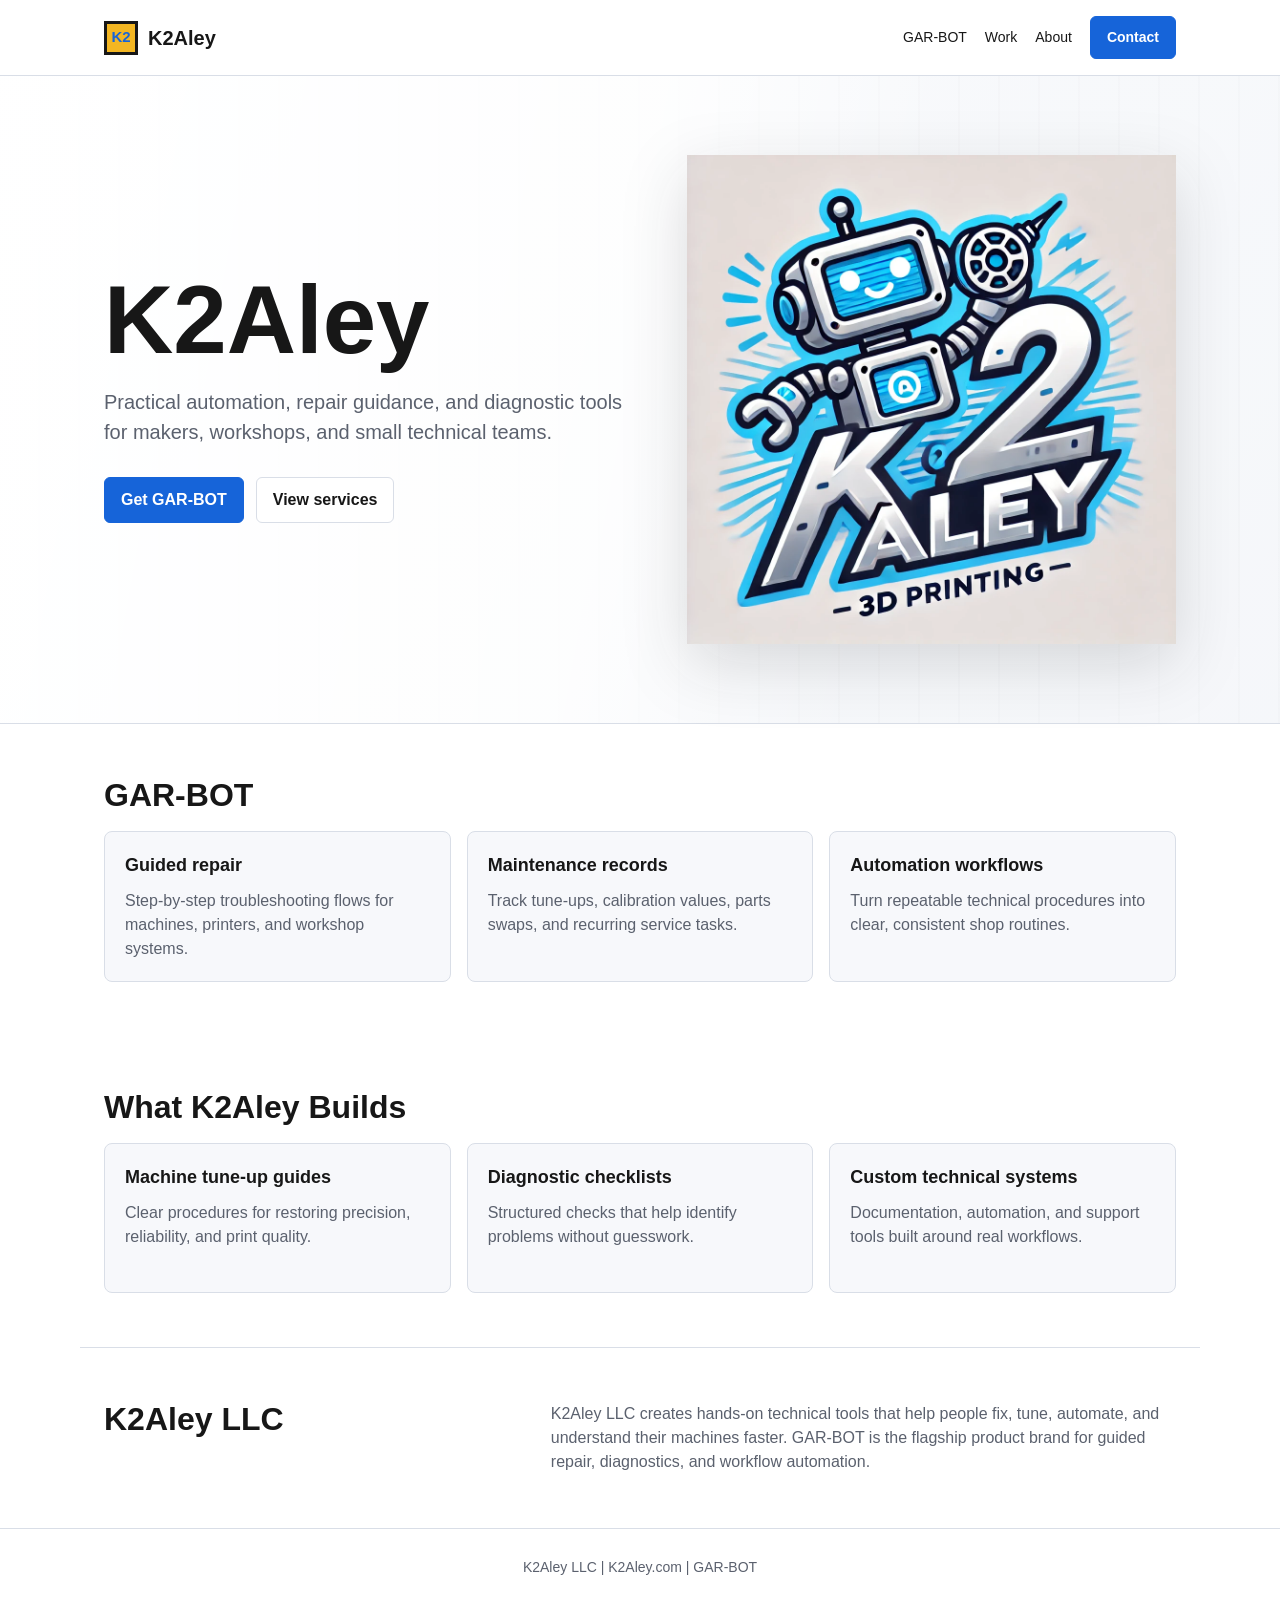
==== index.html @ ebe03e39 "Add files via upload" ====
<!doctype html>
<html lang="en">
<head>
  <meta charset="utf-8">
  <meta name="viewport" content="width=device-width, initial-scale=1">
  <title>K2Aley | GAR-BOT</title>
  <style>
    :root {
      color-scheme: light;
      --ink: #171717;
      --muted: #5b616e;
      --line: #d9dee7;
      --panel: #f7f8fb;
      --blue: #1664d9;
      --yellow: #f3b622;
      --green: #1c7c54;
      --white: #ffffff;
    }

    * {
      box-sizing: border-box;
    }

    body {
      margin: 0;
      font-family: Arial, Helvetica, sans-serif;
      color: var(--ink);
      background: var(--white);
      line-height: 1.5;
    }

    header {
      border-bottom: 1px solid var(--line);
      background: rgba(255, 255, 255, 0.94);
      position: sticky;
      top: 0;
      z-index: 10;
    }

    nav {
      max-width: 1120px;
      margin: 0 auto;
      padding: 16px 24px;
      display: flex;
      align-items: center;
      justify-content: space-between;
      gap: 20px;
    }

    .brand {
      display: flex;
      align-items: center;
      gap: 10px;
      font-weight: 800;
      letter-spacing: 0;
      font-size: 20px;
    }

    .mark {
      width: 34px;
      height: 34px;
      border: 3px solid var(--ink);
      display: grid;
      place-items: center;
      font-size: 15px;
      color: var(--blue);
      background: var(--yellow);
      font-weight: 900;
    }

    .hero-logo {
      width: min(100%, 540px);
      height: auto;
      display: block;
      filter: drop-shadow(0 20px 32px rgba(23, 23, 23, 0.14));
    }

    .navlinks {
      display: flex;
      gap: 18px;
      align-items: center;
      font-size: 14px;
    }

    a {
      color: inherit;
      text-decoration: none;
    }

    .button {
      display: inline-flex;
      align-items: center;
      justify-content: center;
      min-height: 42px;
      padding: 10px 16px;
      border-radius: 6px;
      background: var(--blue);
      color: white;
      font-weight: 700;
      border: 1px solid var(--blue);
    }

    main {
      overflow: hidden;
    }

    .hero {
      min-height: 72vh;
      display: grid;
      align-items: center;
      border-bottom: 1px solid var(--line);
      background:
        linear-gradient(100deg, rgba(255,255,255,0.98) 0%, rgba(255,255,255,0.9) 48%, rgba(255,255,255,0.55) 68%),
        repeating-linear-gradient(90deg, transparent 0, transparent 38px, rgba(23,23,23,0.06) 39px, transparent 40px),
        linear-gradient(135deg, #f4f7fb 0%, #e9edf4 100%);
    }

    .hero-inner {
      max-width: 1120px;
      width: 100%;
      margin: 0 auto;
      padding: 72px 24px;
      display: grid;
      grid-template-columns: minmax(0, 1.05fr) minmax(300px, 0.95fr);
      gap: 42px;
      align-items: center;
    }

    h1 {
      margin: 0;
      font-size: clamp(52px, 8vw, 96px);
      line-height: 0.92;
      letter-spacing: 0;
    }

    .hero p {
      max-width: 620px;
      font-size: 20px;
      color: var(--muted);
      margin: 22px 0 0;
    }

    .actions {
      display: flex;
      gap: 12px;
      flex-wrap: wrap;
      margin-top: 30px;
    }

    .button.secondary {
      background: white;
      color: var(--ink);
      border-color: var(--line);
    }

    .bot-panel {
      border: 1px solid var(--line);
      background: white;
      border-radius: 8px;
      padding: 24px;
      box-shadow: 0 20px 50px rgba(23, 23, 23, 0.08);
    }

    .bot-head {
      border: 3px solid var(--ink);
      min-height: 220px;
      border-radius: 8px;
      padding: 22px;
      display: grid;
      align-content: space-between;
      background:
        linear-gradient(90deg, var(--yellow) 0 18px, transparent 18px),
        linear-gradient(180deg, #ffffff 0%, #eef3f8 100%);
    }

    .eyes {
      display: flex;
      gap: 16px;
      margin-left: 30px;
    }

    .eye {
      width: 44px;
      height: 44px;
      border-radius: 50%;
      background: var(--blue);
      border: 3px solid var(--ink);
    }

    .readout {
      border-top: 3px solid var(--ink);
      padding-top: 16px;
      font-family: "Courier New", monospace;
      font-weight: 700;
      color: var(--green);
    }

    section {
      max-width: 1120px;
      margin: 0 auto;
      padding: 54px 24px;
    }

    h2 {
      margin: 0 0 18px;
      font-size: 32px;
      line-height: 1.1;
      letter-spacing: 0;
    }

    .grid {
      display: grid;
      grid-template-columns: repeat(3, minmax(0, 1fr));
      gap: 16px;
    }

    .card {
      border: 1px solid var(--line);
      border-radius: 8px;
      padding: 20px;
      background: var(--panel);
      min-height: 150px;
    }

    .card h3 {
      margin: 0 0 10px;
      font-size: 18px;
    }

    .card p,
    .about p {
      margin: 0;
      color: var(--muted);
    }

    .about {
      display: grid;
      grid-template-columns: 0.8fr 1.2fr;
      gap: 30px;
      border-top: 1px solid var(--line);
    }

    footer {
      border-top: 1px solid var(--line);
      padding: 28px 24px;
      color: var(--muted);
      text-align: center;
      font-size: 14px;
    }

    @media (max-width: 760px) {
      .navlinks {
        display: none;
      }

      .hero-inner,
      .about {
        grid-template-columns: 1fr;
      }

      .hero {
        min-height: auto;
      }

      .hero-inner {
        padding-top: 46px;
      }

      .grid {
        grid-template-columns: 1fr;
      }

      h1 {
        font-size: 54px;
      }
    }
  </style>
</head>
<body>
  <header>
    <nav aria-label="Main navigation">
      <a class="brand" href="#">
        <span class="mark">K2</span>
        <span>K2Aley</span>
      </a>
      <div class="navlinks">
        <a href="GAR-BOT/">GAR-BOT</a>
        <a href="#work">Work</a>
        <a href="#about">About</a>
        <a class="button" href="mailto:hello@k2aley.com">Contact</a>
      </div>
    </nav>
  </header>

  <main>
    <div class="hero">
      <div class="hero-inner">
        <div>
          <h1>K2Aley</h1>
          <p>Practical automation, repair guidance, and diagnostic tools for makers, workshops, and small technical teams.</p>
          <div class="actions">
            <a class="button" href="GAR-BOT/">Get GAR-BOT</a>
            <a class="button secondary" href="#work">View services</a>
          </div>
        </div>
        <img class="hero-logo" src="k2aley-logo.png" alt="K2Aley 3D Printing robot logo">
      </div>
    </div>

    <section id="gar-bot">
      <h2>GAR-BOT</h2>
      <div class="grid">
        <article class="card">
          <h3>Guided repair</h3>
          <p>Step-by-step troubleshooting flows for machines, printers, and workshop systems.</p>
        </article>
        <article class="card">
          <h3>Maintenance records</h3>
          <p>Track tune-ups, calibration values, parts swaps, and recurring service tasks.</p>
        </article>
        <article class="card">
          <h3>Automation workflows</h3>
          <p>Turn repeatable technical procedures into clear, consistent shop routines.</p>
        </article>
      </div>
    </section>

    <section id="work">
      <h2>What K2Aley Builds</h2>
      <div class="grid">
        <article class="card">
          <h3>Machine tune-up guides</h3>
          <p>Clear procedures for restoring precision, reliability, and print quality.</p>
        </article>
        <article class="card">
          <h3>Diagnostic checklists</h3>
          <p>Structured checks that help identify problems without guesswork.</p>
        </article>
        <article class="card">
          <h3>Custom technical systems</h3>
          <p>Documentation, automation, and support tools built around real workflows.</p>
        </article>
      </div>
    </section>

    <section id="about" class="about">
      <div>
        <h2>K2Aley LLC</h2>
      </div>
      <p>K2Aley LLC creates hands-on technical tools that help people fix, tune, automate, and understand their machines faster. GAR-BOT is the flagship product brand for guided repair, diagnostics, and workflow automation.</p>
    </section>
  </main>

  <footer>
    K2Aley LLC | K2Aley.com | GAR-BOT
  </footer>
</body>
</html>
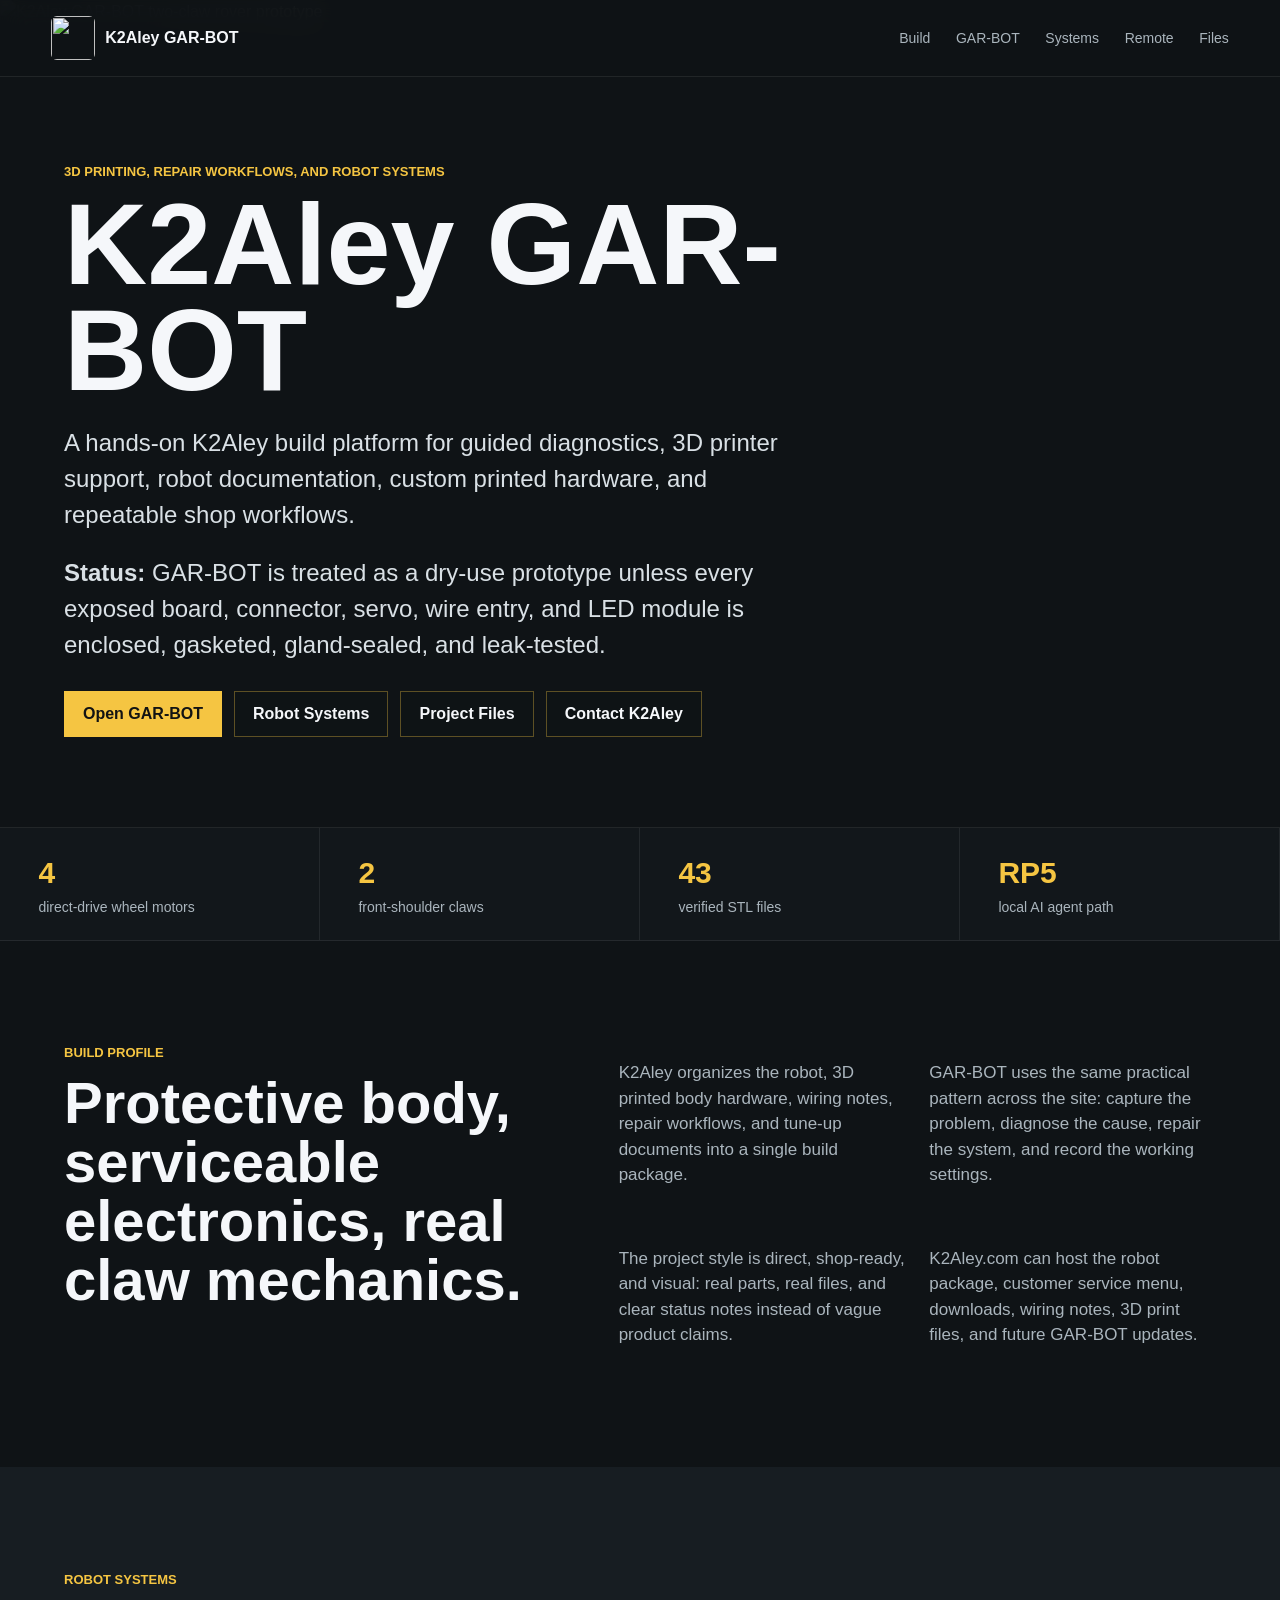
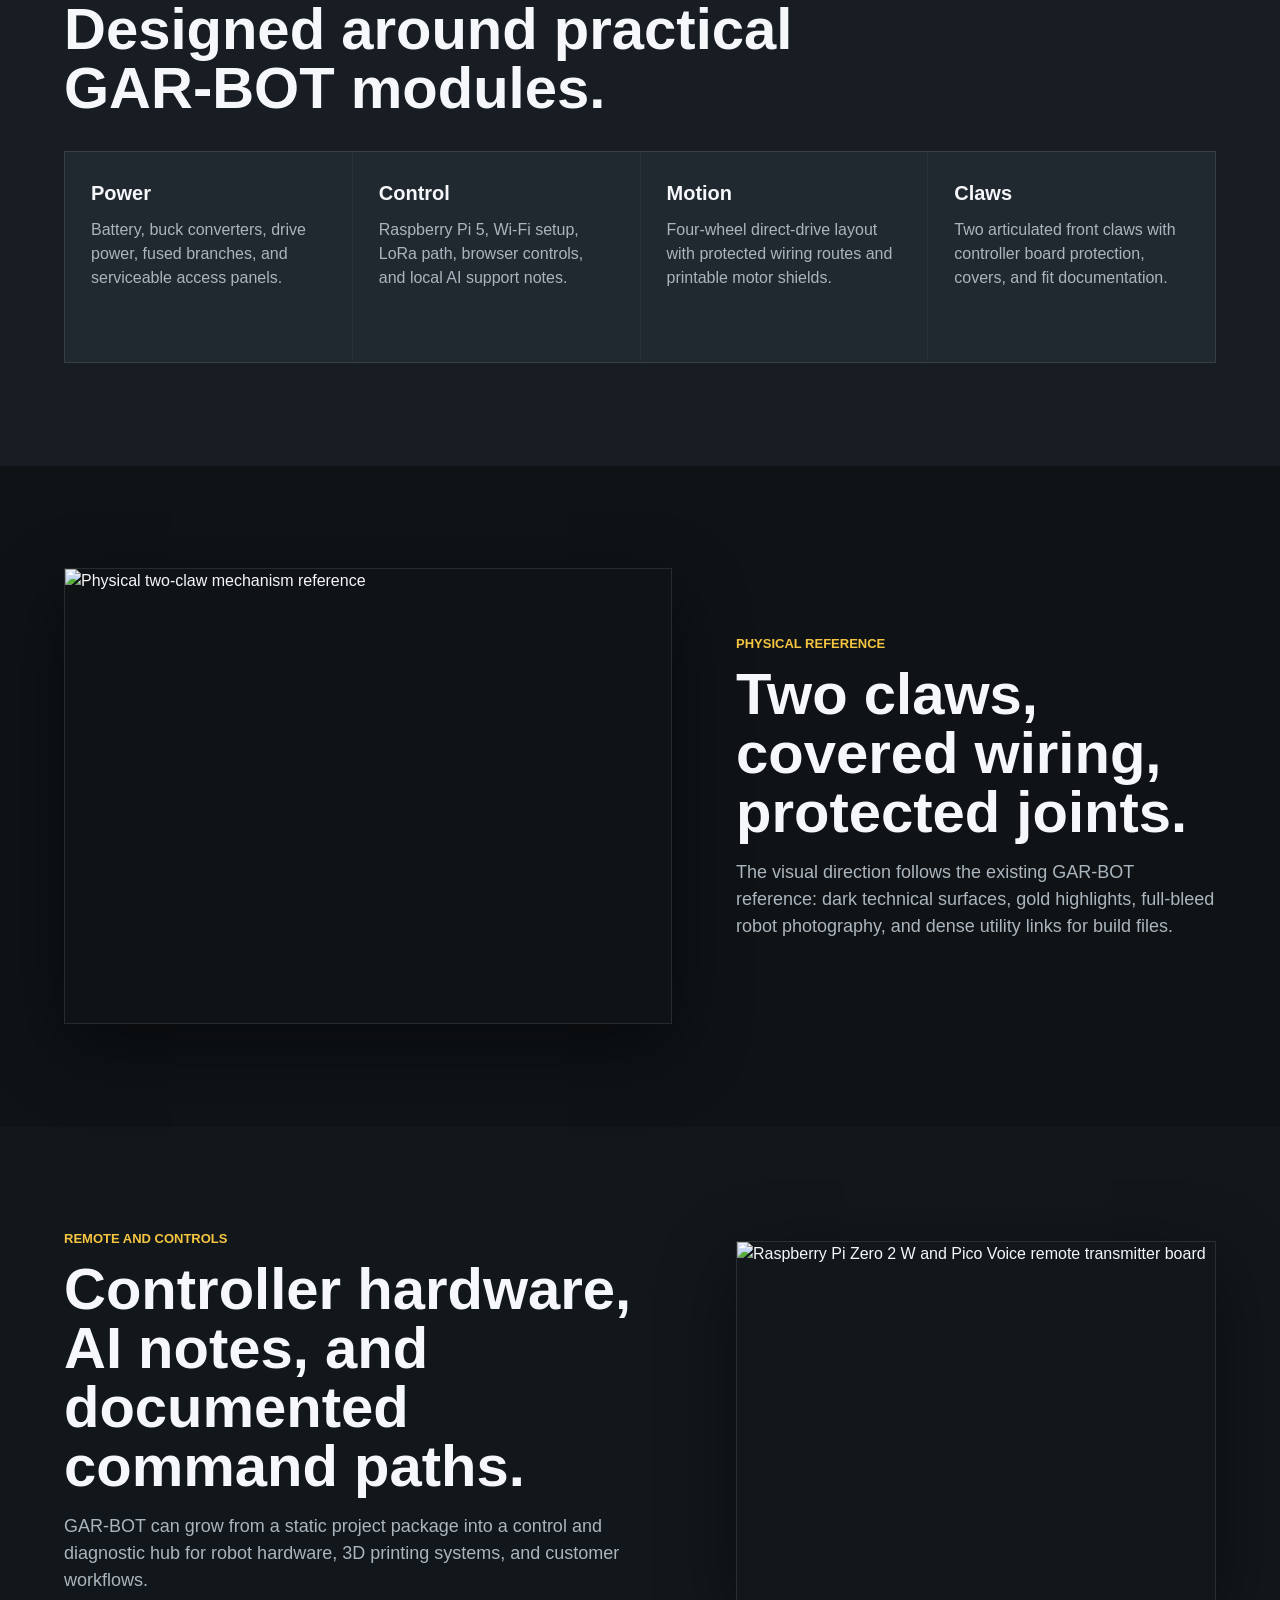
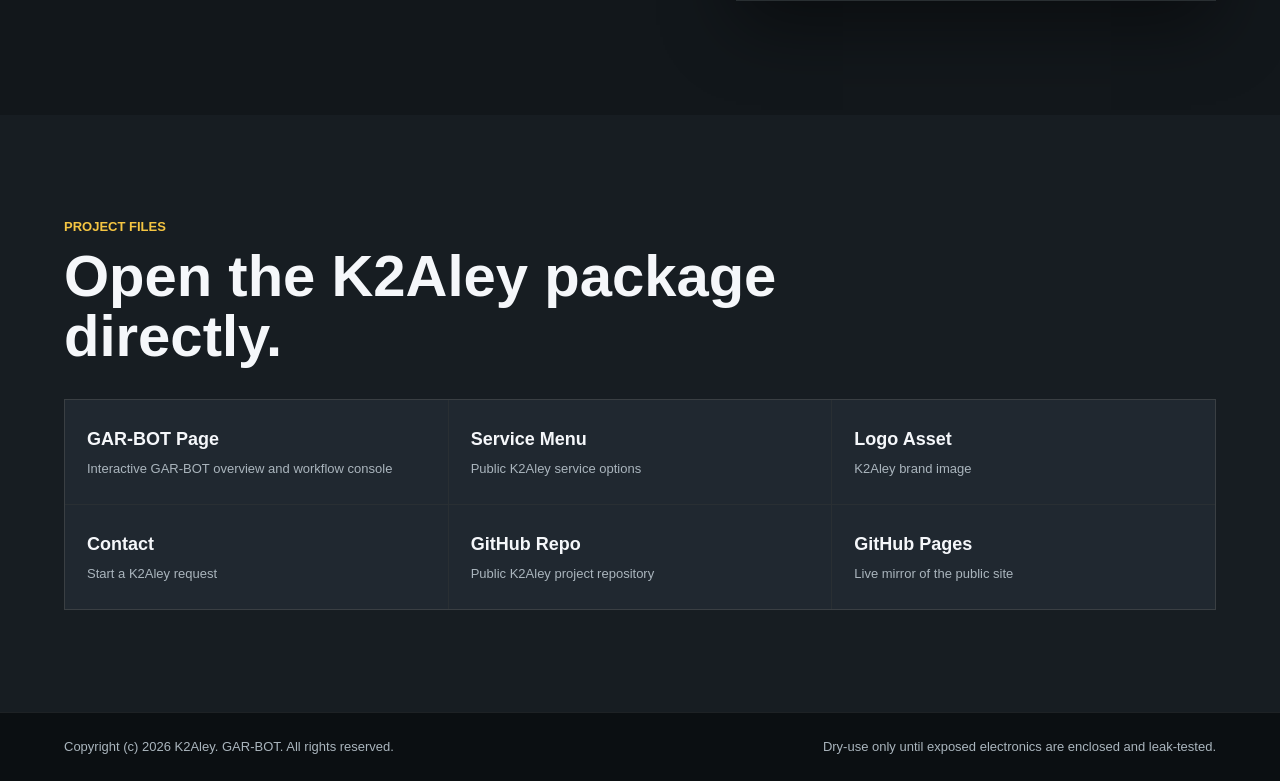
==== commit 77aa03bb: "Add files via upload" ====
--- a/index.html
+++ b/index.html
@@ -1,358 +1,154 @@
 <!doctype html>
 <html lang="en">
-<head>
-  <meta charset="utf-8">
-  <meta name="viewport" content="width=device-width, initial-scale=1">
-  <title>K2Aley | GAR-BOT</title>
-  <style>
-    :root {
-      color-scheme: light;
-      --ink: #171717;
-      --muted: #5b616e;
-      --line: #d9dee7;
-      --panel: #f7f8fb;
-      --blue: #1664d9;
-      --yellow: #f3b622;
-      --green: #1c7c54;
-      --white: #ffffff;
-    }
+  <head>
+    <meta charset="utf-8">
+    <meta name="viewport" content="width=device-width, initial-scale=1">
+    <meta name="description" content="K2Aley GAR-BOT: a practical 3D printing, repair, automation, and robot build platform from K2Aley LLC.">
+    <link rel="canonical" href="https://K2Aley.com/">
+    <title>K2Aley GAR-BOT</title>
+    <link rel="icon" type="image/png" href="assets/logoK2Aley.png">
+    <link rel="apple-touch-icon" href="assets/logoK2Aley.png">
+    <link rel="stylesheet" href="styles.css">
+  </head>
+  <body>
+    <header class="site-header">
+      <a class="brand" href="#top" aria-label="K2Aley GAR-BOT home">
+        <img class="brand-logo" src="assets/logoK2Aley.png" alt="">
+        <span>K2Aley GAR-BOT</span>
+      </a>
+      <nav aria-label="Primary navigation">
+        <a href="#build">Build</a>
+        <a href="GAR-BOT/">GAR-BOT</a>
+        <a href="#systems">Systems</a>
+        <a href="#remote">Remote</a>
+        <a href="#files">Files</a>
+      </nav>
+    </header>
 
-    * {
-      box-sizing: border-box;
-    }
-
-    body {
-      margin: 0;
-      font-family: Arial, Helvetica, sans-serif;
-      color: var(--ink);
-      background: var(--white);
-      line-height: 1.5;
-    }
-
-    header {
-      border-bottom: 1px solid var(--line);
-      background: rgba(255, 255, 255, 0.94);
-      position: sticky;
-      top: 0;
-      z-index: 10;
-    }
-
-    nav {
-      max-width: 1120px;
-      margin: 0 auto;
-      padding: 16px 24px;
-      display: flex;
-      align-items: center;
-      justify-content: space-between;
-      gap: 20px;
-    }
-
-    .brand {
-      display: flex;
-      align-items: center;
-      gap: 10px;
-      font-weight: 800;
-      letter-spacing: 0;
-      font-size: 20px;
-    }
-
-    .mark {
-      width: 34px;
-      height: 34px;
-      border: 3px solid var(--ink);
-      display: grid;
-      place-items: center;
-      font-size: 15px;
-      color: var(--blue);
-      background: var(--yellow);
-      font-weight: 900;
-    }
-
-    .hero-logo {
-      width: min(100%, 540px);
-      height: auto;
-      display: block;
-      filter: drop-shadow(0 20px 32px rgba(23, 23, 23, 0.14));
-    }
-
-    .navlinks {
-      display: flex;
-      gap: 18px;
-      align-items: center;
-      font-size: 14px;
-    }
-
-    a {
-      color: inherit;
-      text-decoration: none;
-    }
-
-    .button {
-      display: inline-flex;
-      align-items: center;
-      justify-content: center;
-      min-height: 42px;
-      padding: 10px 16px;
-      border-radius: 6px;
-      background: var(--blue);
-      color: white;
-      font-weight: 700;
-      border: 1px solid var(--blue);
-    }
-
-    main {
-      overflow: hidden;
-    }
-
-    .hero {
-      min-height: 72vh;
-      display: grid;
-      align-items: center;
-      border-bottom: 1px solid var(--line);
-      background:
-        linear-gradient(100deg, rgba(255,255,255,0.98) 0%, rgba(255,255,255,0.9) 48%, rgba(255,255,255,0.55) 68%),
-        repeating-linear-gradient(90deg, transparent 0, transparent 38px, rgba(23,23,23,0.06) 39px, transparent 40px),
-        linear-gradient(135deg, #f4f7fb 0%, #e9edf4 100%);
-    }
-
-    .hero-inner {
-      max-width: 1120px;
-      width: 100%;
-      margin: 0 auto;
-      padding: 72px 24px;
-      display: grid;
-      grid-template-columns: minmax(0, 1.05fr) minmax(300px, 0.95fr);
-      gap: 42px;
-      align-items: center;
-    }
-
-    h1 {
-      margin: 0;
-      font-size: clamp(52px, 8vw, 96px);
-      line-height: 0.92;
-      letter-spacing: 0;
-    }
-
-    .hero p {
-      max-width: 620px;
-      font-size: 20px;
-      color: var(--muted);
-      margin: 22px 0 0;
-    }
-
-    .actions {
-      display: flex;
-      gap: 12px;
-      flex-wrap: wrap;
-      margin-top: 30px;
-    }
-
-    .button.secondary {
-      background: white;
-      color: var(--ink);
-      border-color: var(--line);
-    }
-
-    .bot-panel {
-      border: 1px solid var(--line);
-      background: white;
-      border-radius: 8px;
-      padding: 24px;
-      box-shadow: 0 20px 50px rgba(23, 23, 23, 0.08);
-    }
-
-    .bot-head {
-      border: 3px solid var(--ink);
-      min-height: 220px;
-      border-radius: 8px;
-      padding: 22px;
-      display: grid;
-      align-content: space-between;
-      background:
-        linear-gradient(90deg, var(--yellow) 0 18px, transparent 18px),
-        linear-gradient(180deg, #ffffff 0%, #eef3f8 100%);
-    }
-
-    .eyes {
-      display: flex;
-      gap: 16px;
-      margin-left: 30px;
-    }
-
-    .eye {
-      width: 44px;
-      height: 44px;
-      border-radius: 50%;
-      background: var(--blue);
-      border: 3px solid var(--ink);
-    }
-
-    .readout {
-      border-top: 3px solid var(--ink);
-      padding-top: 16px;
-      font-family: "Courier New", monospace;
-      font-weight: 700;
-      color: var(--green);
-    }
-
-    section {
-      max-width: 1120px;
-      margin: 0 auto;
-      padding: 54px 24px;
-    }
-
-    h2 {
-      margin: 0 0 18px;
-      font-size: 32px;
-      line-height: 1.1;
-      letter-spacing: 0;
-    }
-
-    .grid {
-      display: grid;
-      grid-template-columns: repeat(3, minmax(0, 1fr));
-      gap: 16px;
-    }
-
-    .card {
-      border: 1px solid var(--line);
-      border-radius: 8px;
-      padding: 20px;
-      background: var(--panel);
-      min-height: 150px;
-    }
-
-    .card h3 {
-      margin: 0 0 10px;
-      font-size: 18px;
-    }
-
-    .card p,
-    .about p {
-      margin: 0;
-      color: var(--muted);
-    }
-
-    .about {
-      display: grid;
-      grid-template-columns: 0.8fr 1.2fr;
-      gap: 30px;
-      border-top: 1px solid var(--line);
-    }
-
-    footer {
-      border-top: 1px solid var(--line);
-      padding: 28px 24px;
-      color: var(--muted);
-      text-align: center;
-      font-size: 14px;
-    }
-
-    @media (max-width: 760px) {
-      .navlinks {
-        display: none;
-      }
-
-      .hero-inner,
-      .about {
-        grid-template-columns: 1fr;
-      }
-
-      .hero {
-        min-height: auto;
-      }
-
-      .hero-inner {
-        padding-top: 46px;
-      }
-
-      .grid {
-        grid-template-columns: 1fr;
-      }
-
-      h1 {
-        font-size: 54px;
-      }
-    }
-  </style>
-</head>
-<body>
-  <header>
-    <nav aria-label="Main navigation">
-      <a class="brand" href="#">
-        <span class="mark">K2</span>
-        <span>K2Aley</span>
-      </a>
-      <div class="navlinks">
-        <a href="GAR-BOT/">GAR-BOT</a>
-        <a href="#work">Work</a>
-        <a href="#about">About</a>
-        <a class="button" href="mailto:hello@k2aley.com">Contact</a>
-      </div>
-    </nav>
-  </header>
-
-  <main>
-    <div class="hero">
-      <div class="hero-inner">
-        <div>
-          <h1>K2Aley</h1>
-          <p>Practical automation, repair guidance, and diagnostic tools for makers, workshops, and small technical teams.</p>
-          <div class="actions">
-            <a class="button" href="GAR-BOT/">Get GAR-BOT</a>
-            <a class="button secondary" href="#work">View services</a>
+    <main id="top">
+      <section class="hero" aria-labelledby="hero-title">
+        <img src="assets/garbot-two-claw.png" alt="K2Aley GAR-BOT two-claw rover prototype" class="hero-image">
+        <div class="hero-shade"></div>
+        <div class="hero-content">
+          <p class="eyebrow">3D printing, repair workflows, and robot systems</p>
+          <h1 id="hero-title">K2Aley GAR-BOT</h1>
+          <p class="hero-copy">
+            A hands-on K2Aley build platform for guided diagnostics, 3D printer support, robot documentation,
+            custom printed hardware, and repeatable shop workflows.
+          </p>
+          <p class="hero-copy">
+            <strong>Status:</strong> GAR-BOT is treated as a dry-use prototype unless every exposed board,
+            connector, servo, wire entry, and LED module is enclosed, gasketed, gland-sealed, and leak-tested.
+          </p>
+          <div class="hero-actions" aria-label="Featured project links">
+            <a class="button primary" href="GAR-BOT/">Open GAR-BOT</a>
+            <a class="button secondary" href="#systems">Robot Systems</a>
+            <a class="button secondary" href="#files">Project Files</a>
+            <a class="button secondary" href="mailto:hello@k2aley.com">Contact K2Aley</a>
           </div>
         </div>
-        <img class="hero-logo" src="k2aley-logo.png" alt="K2Aley 3D Printing robot logo">
-      </div>
-    </div>
+      </section>
 
-    <section id="gar-bot">
-      <h2>GAR-BOT</h2>
-      <div class="grid">
-        <article class="card">
-          <h3>Guided repair</h3>
-          <p>Step-by-step troubleshooting flows for machines, printers, and workshop systems.</p>
-        </article>
-        <article class="card">
-          <h3>Maintenance records</h3>
-          <p>Track tune-ups, calibration values, parts swaps, and recurring service tasks.</p>
-        </article>
-        <article class="card">
-          <h3>Automation workflows</h3>
-          <p>Turn repeatable technical procedures into clear, consistent shop routines.</p>
-        </article>
-      </div>
-    </section>
+      <section class="status-strip" aria-label="Project highlights">
+        <div><strong>4</strong><span>direct-drive wheel motors</span></div>
+        <div><strong>2</strong><span>front-shoulder claws</span></div>
+        <div><strong>43</strong><span>verified STL files</span></div>
+        <div><strong>RP5</strong><span>local AI agent path</span></div>
+      </section>
 
-    <section id="work">
-      <h2>What K2Aley Builds</h2>
-      <div class="grid">
-        <article class="card">
-          <h3>Machine tune-up guides</h3>
-          <p>Clear procedures for restoring precision, reliability, and print quality.</p>
-        </article>
-        <article class="card">
-          <h3>Diagnostic checklists</h3>
-          <p>Structured checks that help identify problems without guesswork.</p>
-        </article>
-        <article class="card">
-          <h3>Custom technical systems</h3>
-          <p>Documentation, automation, and support tools built around real workflows.</p>
-        </article>
-      </div>
-    </section>
+      <section id="build" class="section split">
+        <div>
+          <p class="eyebrow">Build Profile</p>
+          <h2>Protective body, serviceable electronics, real claw mechanics.</h2>
+        </div>
+        <div class="copy-grid">
+          <p>
+            K2Aley organizes the robot, 3D printed body hardware, wiring notes, repair workflows,
+            and tune-up documents into a single build package.
+          </p>
+          <p>
+            GAR-BOT uses the same practical pattern across the site: capture the problem,
+            diagnose the cause, repair the system, and record the working settings.
+          </p>
+          <p>
+            The project style is direct, shop-ready, and visual: real parts, real files,
+            and clear status notes instead of vague product claims.
+          </p>
+          <p>
+            K2Aley.com can host the robot package, customer service menu, downloads,
+            wiring notes, 3D print files, and future GAR-BOT updates.
+          </p>
+        </div>
+      </section>
 
-    <section id="about" class="about">
-      <div>
-        <h2>K2Aley LLC</h2>
-      </div>
-      <p>K2Aley LLC creates hands-on technical tools that help people fix, tune, automate, and understand their machines faster. GAR-BOT is the flagship product brand for guided repair, diagnostics, and workflow automation.</p>
-    </section>
-  </main>
+      <section id="systems" class="section systems" aria-labelledby="systems-title">
+        <div class="section-heading">
+          <p class="eyebrow">Robot Systems</p>
+          <h2 id="systems-title">Designed around practical GAR-BOT modules.</h2>
+        </div>
+        <div class="system-grid">
+          <article>
+            <h3>Power</h3>
+            <p>Battery, buck converters, drive power, fused branches, and serviceable access panels.</p>
+          </article>
+          <article>
+            <h3>Control</h3>
+            <p>Raspberry Pi 5, Wi-Fi setup, LoRa path, browser controls, and local AI support notes.</p>
+          </article>
+          <article>
+            <h3>Motion</h3>
+            <p>Four-wheel direct-drive layout with protected wiring routes and printable motor shields.</p>
+          </article>
+          <article>
+            <h3>Claws</h3>
+            <p>Two articulated front claws with controller board protection, covers, and fit documentation.</p>
+          </article>
+        </div>
+      </section>
 
-  <footer>
-    K2Aley LLC | K2Aley.com | GAR-BOT
-  </footer>
-</body>
+      <section class="section image-band" aria-label="Two claw reference">
+        <img src="assets/claw-reference.jpeg" alt="Physical two-claw mechanism reference">
+        <div>
+          <p class="eyebrow">Physical Reference</p>
+          <h2>Two claws, covered wiring, protected joints.</h2>
+          <p>
+            The visual direction follows the existing GAR-BOT reference: dark technical surfaces,
+            gold highlights, full-bleed robot photography, and dense utility links for build files.
+          </p>
+        </div>
+      </section>
+
+      <section id="remote" class="section image-band reverse" aria-label="Remote transmitter">
+        <img src="assets/remote-transmitter.jpg" alt="Raspberry Pi Zero 2 W and Pico Voice remote transmitter board">
+        <div>
+          <p class="eyebrow">Remote and Controls</p>
+          <h2>Controller hardware, AI notes, and documented command paths.</h2>
+          <p>
+            GAR-BOT can grow from a static project package into a control and diagnostic hub
+            for robot hardware, 3D printing systems, and customer workflows.
+          </p>
+        </div>
+      </section>
+
+      <section id="files" class="section files">
+        <div class="section-heading">
+          <p class="eyebrow">Project Files</p>
+          <h2>Open the K2Aley package directly.</h2>
+        </div>
+        <div class="file-list">
+          <a href="GAR-BOT/"><span>GAR-BOT Page</span><small>Interactive GAR-BOT overview and workflow console</small></a>
+          <a href="docs/service-menu.md"><span>Service Menu</span><small>Public K2Aley service options</small></a>
+          <a href="k2aley-logo.png"><span>Logo Asset</span><small>K2Aley brand image</small></a>
+          <a href="mailto:hello@k2aley.com"><span>Contact</span><small>Start a K2Aley request</small></a>
+          <a href="https://github.com/alexgarnes/K2Aley"><span>GitHub Repo</span><small>Public K2Aley project repository</small></a>
+          <a href="https://alexgarnes.github.io/K2Aley/"><span>GitHub Pages</span><small>Live mirror of the public site</small></a>
+        </div>
+      </section>
+    </main>
+
+    <footer>
+      <span>Copyright (c) 2026 K2Aley. GAR-BOT. All rights reserved.</span>
+      <span>Dry-use only until exposed electronics are enclosed and leak-tested.</span>
+    </footer>
+  </body>
 </html>
--- a/styles.css
+++ b/styles.css
@@ -0,0 +1,365 @@
+:root {
+  color-scheme: dark;
+  --bg: #0f1316;
+  --panel: #171d22;
+  --panel-2: #202830;
+  --text: #f5f7fa;
+  --muted: #aab5bd;
+  --gold: #f5c542;
+  --line: rgba(245, 197, 66, 0.34);
+  --soft-line: rgba(245, 247, 250, 0.08);
+  --shadow: rgba(0, 0, 0, 0.45);
+}
+
+* { box-sizing: border-box; }
+html { scroll-behavior: smooth; }
+
+body {
+  margin: 0;
+  font-family: Arial, Helvetica, sans-serif;
+  background: var(--bg);
+  color: var(--text);
+  line-height: 1.5;
+}
+
+a { color: inherit; text-decoration: none; }
+
+.site-header {
+  position: fixed;
+  z-index: 10;
+  top: 0;
+  left: 0;
+  right: 0;
+  display: flex;
+  align-items: center;
+  justify-content: space-between;
+  gap: 24px;
+  padding: 16px clamp(18px, 4vw, 54px);
+  background: rgba(15, 19, 22, 0.76);
+  border-bottom: 1px solid var(--soft-line);
+  backdrop-filter: blur(14px);
+}
+
+.brand {
+  display: inline-flex;
+  align-items: center;
+  gap: 10px;
+  font-weight: 800;
+  white-space: nowrap;
+}
+
+.brand-logo {
+  width: 44px;
+  height: 44px;
+  object-fit: contain;
+  border-radius: 6px;
+}
+
+nav {
+  display: flex;
+  gap: clamp(12px, 2vw, 28px);
+  color: var(--muted);
+  font-size: 14px;
+}
+
+nav a:hover,
+.file-list a:hover span { color: var(--gold); }
+
+.hero {
+  position: relative;
+  min-height: 92vh;
+  display: flex;
+  align-items: flex-end;
+  overflow: hidden;
+  border-bottom: 1px solid var(--soft-line);
+}
+
+.hero-image {
+  position: absolute;
+  inset: 0;
+  width: 100%;
+  height: 100%;
+  object-fit: cover;
+  object-position: center;
+}
+
+.hero-shade {
+  position: absolute;
+  inset: 0;
+  background:
+    linear-gradient(90deg, rgba(15, 19, 22, 0.94) 0%, rgba(15, 19, 22, 0.58) 48%, rgba(15, 19, 22, 0.18) 100%),
+    linear-gradient(0deg, rgba(15, 19, 22, 0.92) 0%, rgba(15, 19, 22, 0) 45%);
+}
+
+.hero-content {
+  position: relative;
+  width: min(820px, calc(100% - 32px));
+  margin: 0 clamp(18px, 5vw, 72px) 10vh;
+}
+
+.eyebrow {
+  margin: 0 0 10px;
+  color: var(--gold);
+  font-size: 13px;
+  font-weight: 800;
+  text-transform: uppercase;
+}
+
+h1, h2, h3, p { letter-spacing: 0; }
+
+h1 {
+  margin: 0;
+  font-size: clamp(54px, 9vw, 116px);
+  line-height: 0.92;
+}
+
+h2 {
+  margin: 0;
+  font-size: clamp(30px, 5vw, 58px);
+  line-height: 1.02;
+}
+
+h3 {
+  margin: 0 0 10px;
+  font-size: 20px;
+}
+
+.hero-copy {
+  max-width: 720px;
+  margin: 22px 0 0;
+  color: #d9e0e5;
+  font-size: clamp(18px, 2.2vw, 24px);
+}
+
+.hero-actions {
+  display: flex;
+  flex-wrap: wrap;
+  gap: 12px;
+  margin-top: 28px;
+}
+
+.button {
+  display: inline-flex;
+  align-items: center;
+  justify-content: center;
+  min-height: 46px;
+  padding: 0 18px;
+  border: 1px solid var(--line);
+  font-weight: 800;
+}
+
+.button.primary {
+  background: var(--gold);
+  color: #121313;
+}
+
+.button.secondary {
+  background: rgba(15, 19, 22, 0.58);
+}
+
+.status-strip {
+  display: grid;
+  grid-template-columns: repeat(4, 1fr);
+  border-bottom: 1px solid var(--soft-line);
+  background: #12171b;
+}
+
+.status-strip div {
+  min-height: 110px;
+  display: grid;
+  align-content: center;
+  gap: 2px;
+  padding: 22px clamp(16px, 3vw, 44px);
+  border-right: 1px solid var(--soft-line);
+}
+
+.status-strip strong {
+  color: var(--gold);
+  font-size: 30px;
+}
+
+.status-strip span {
+  color: var(--muted);
+  font-size: 14px;
+}
+
+.section {
+  padding: clamp(56px, 8vw, 104px) clamp(18px, 5vw, 72px);
+}
+
+.split {
+  display: grid;
+  grid-template-columns: minmax(260px, 0.8fr) minmax(300px, 1fr);
+  gap: clamp(32px, 6vw, 84px);
+  align-items: start;
+}
+
+.copy-grid {
+  display: grid;
+  grid-template-columns: repeat(2, minmax(0, 1fr));
+  gap: 24px;
+  color: var(--muted);
+  font-size: 17px;
+}
+
+.section-heading {
+  max-width: 880px;
+  margin-bottom: 34px;
+}
+
+.systems,
+.files { background: var(--panel); }
+
+.system-grid {
+  display: grid;
+  grid-template-columns: repeat(4, minmax(0, 1fr));
+  gap: 1px;
+  background: var(--soft-line);
+  border: 1px solid var(--soft-line);
+}
+
+.system-grid article {
+  min-height: 210px;
+  padding: 26px;
+  background: var(--panel-2);
+}
+
+.system-grid p {
+  margin: 0;
+  color: var(--muted);
+}
+
+.image-band {
+  display: grid;
+  grid-template-columns: minmax(280px, 0.95fr) minmax(280px, 0.75fr);
+  gap: clamp(28px, 5vw, 72px);
+  align-items: center;
+}
+
+.image-band.reverse { background: #12171b; }
+.image-band.reverse img { order: 2; }
+
+.image-band img {
+  width: 100%;
+  aspect-ratio: 4 / 3;
+  object-fit: cover;
+  border: 1px solid rgba(245, 247, 250, 0.1);
+  box-shadow: 0 24px 70px var(--shadow);
+}
+
+.image-band p:not(.eyebrow) {
+  color: var(--muted);
+  font-size: 18px;
+}
+
+.file-list {
+  display: grid;
+  grid-template-columns: repeat(3, minmax(0, 1fr));
+  gap: 1px;
+  background: var(--soft-line);
+  border: 1px solid var(--soft-line);
+}
+
+.file-list a {
+  min-height: 104px;
+  display: grid;
+  align-content: center;
+  gap: 6px;
+  padding: 22px;
+  background: var(--panel-2);
+}
+
+.file-list span {
+  font-weight: 800;
+  font-size: 18px;
+}
+
+.file-list small {
+  color: var(--muted);
+  font-size: 13px;
+}
+
+.console {
+  border: 1px solid rgba(245, 247, 250, 0.1);
+  background: #0b0f12;
+  padding: 24px;
+  display: grid;
+  grid-template-columns: 0.85fr 1.15fr;
+  gap: 18px;
+}
+
+.console label {
+  display: block;
+  margin: 0 0 10px;
+  color: var(--gold);
+  font-weight: 800;
+  text-transform: uppercase;
+  font-size: 13px;
+}
+
+select {
+  width: 100%;
+  min-height: 46px;
+  border: 1px solid var(--line);
+  background: var(--panel-2);
+  color: var(--text);
+  padding: 0 12px;
+  font-size: 16px;
+}
+
+.terminal {
+  min-height: 170px;
+  padding: 18px;
+  background: var(--panel);
+  color: #84f3af;
+  font-family: "Courier New", monospace;
+  white-space: pre-line;
+}
+
+footer {
+  display: flex;
+  justify-content: space-between;
+  gap: 20px;
+  padding: 24px clamp(18px, 5vw, 72px);
+  color: var(--muted);
+  background: #0b0f12;
+  border-top: 1px solid var(--soft-line);
+  font-size: 13px;
+}
+
+@media (max-width: 880px) {
+  .site-header {
+    position: absolute;
+    align-items: flex-start;
+    flex-direction: column;
+    gap: 12px;
+  }
+
+  nav {
+    width: 100%;
+    flex-wrap: wrap;
+    justify-content: flex-start;
+  }
+
+  .hero { min-height: 860px; }
+
+  .status-strip,
+  .split,
+  .copy-grid,
+  .system-grid,
+  .image-band,
+  .file-list,
+  .console {
+    grid-template-columns: 1fr;
+  }
+
+  .image-band.reverse img { order: 0; }
+
+  footer { flex-direction: column; }
+}
+
+@media (max-width: 520px) {
+  .brand { white-space: normal; }
+  .hero-content { margin-bottom: 56px; }
+  .button { width: 100%; }
+}
